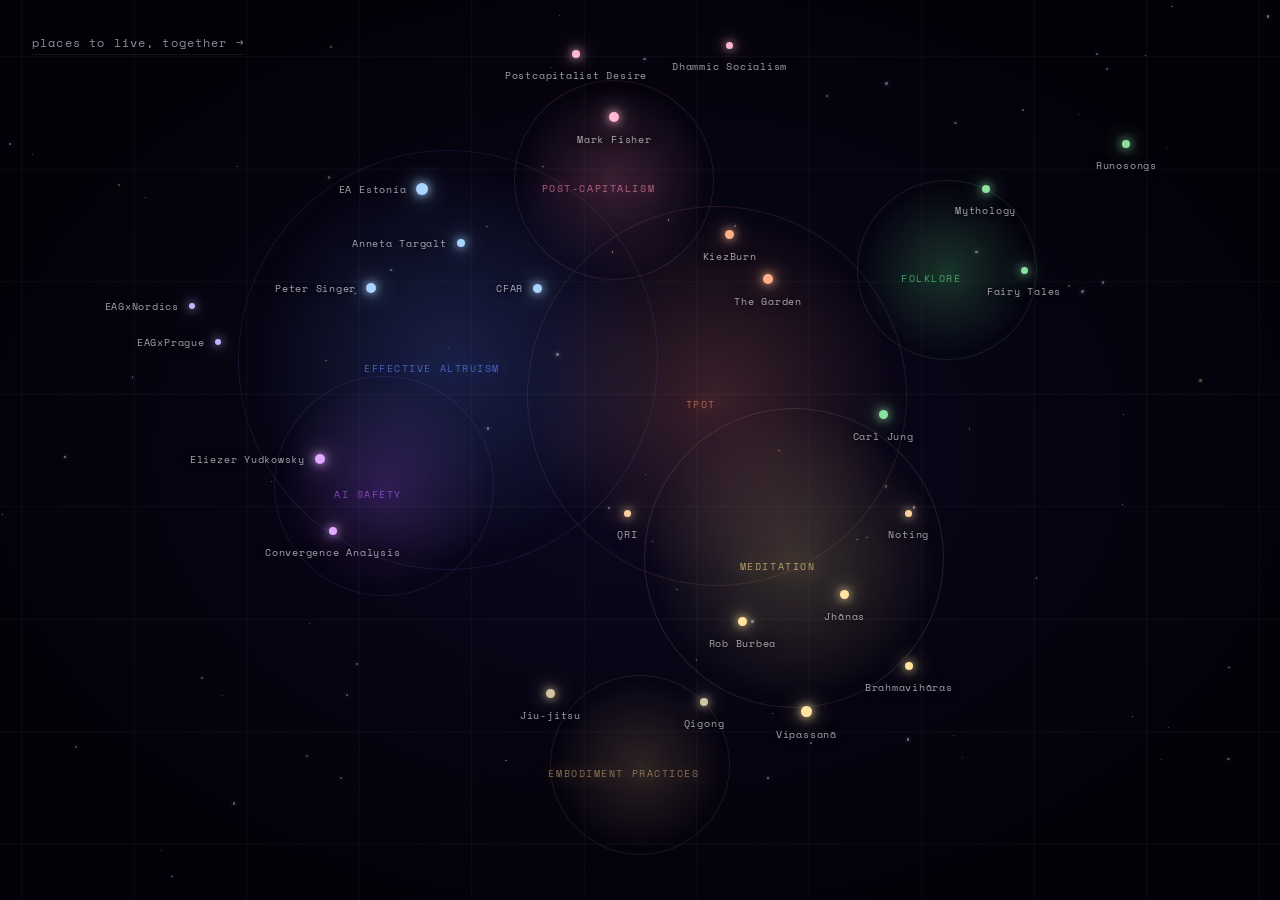
==== index.html @ 8b4a47e8 "Universe: match the co-living map's look - dark chart background with a faint graticule; quieter par" ====
<!DOCTYPE html>
<html lang="en">
<head>
    <meta charset="UTF-8">
    <meta name="viewport" content="width=device-width, initial-scale=1.0">
    <meta name="robots" content="noindex, nofollow">
    <title></title>
    <link rel="icon" type="image/svg+xml" href="favicon.svg">
    <link rel="preconnect" href="https://fonts.googleapis.com">
    <link rel="preconnect" href="https://fonts.gstatic.com" crossorigin>
    <link href="https://fonts.googleapis.com/css2?family=Cormorant+Garamond:ital,wght@0,300;0,400;1,300;1,400&family=Space+Mono:wght@400;700&display=swap" rel="stylesheet">
    <link rel="stylesheet" href="styles.css">
</head>
<body>
    <!-- Ambient floating particles -->
    <div id="particles"></div>
    
    <!-- Main space canvas -->
    <div id="universe">
        <!-- Gas clouds layer -->
        <div id="clouds-layer"></div>
        
        <!-- Stars layer -->
        <div id="stars-layer"></div>
        
        <!-- Falling stars layer -->
        <div id="falling-stars-layer"></div>
        
        <!-- Curiosity background layer -->
        <div id="curiosity-background-layer"></div>
    </div>
    
    <!-- Way to the co-living map -->
    <nav class="site-nav">
        <a href="coliving/">places to live, together →</a>
    </nav>

    <!-- Curiosity toggle -->
    <button id="curiosity-toggle" aria-label="Toggle curiosity layer">
        <span class="toggle-icon">◐</span>
        <span class="toggle-text">curiosity</span>
    </button>
    
    <!-- Tips/Hints button -->
    <button id="tips-toggle" aria-label="Show tips and hints">
        <span class="tips-text">?</span>
    </button>
    
    <!-- Tutorial overlay -->
    <div id="tutorial-overlay" class="tutorial-overlay" aria-hidden="true">
        <div class="tutorial-backdrop"></div>
        <div class="tutorial-content">
            <div class="tutorial-step"></div>
            <div class="tutorial-navigation">
                <button class="tutorial-prev" style="display: none;">←</button>
                <span class="tutorial-counter"></span>
                <button class="tutorial-next">→</button>
                <button class="tutorial-close">×</button>
            </div>
        </div>
    </div>
    
    <!-- Star popup modal -->
    <div id="star-modal" class="modal" aria-hidden="true">
        <div class="modal-backdrop"></div>
        <div class="modal-content">
            <button class="modal-close" aria-label="Close">×</button>
            <div class="modal-header">
                <h2 class="modal-title"></h2>
                <span class="modal-type"></span>
            </div>
            <div class="modal-body">
                <div class="modal-image-container"></div>
                <div class="modal-description"></div>
                <div class="modal-links"></div>
            </div>
        </div>
    </div>
    
    <!-- Falling star message popup -->
    <div id="falling-star-modal" class="modal falling-modal" aria-hidden="true">
        <div class="modal-backdrop"></div>
        <div class="modal-content">
            <div class="falling-timer"></div>
            <div class="falling-text"></div>
            <button class="falling-translate-btn" style="display: none;">en</button>
        </div>
    </div>

    <!-- Black Hole Portal -->
    <div id="black-hole-portal" class="black-hole-portal" aria-hidden="true">
        <div class="portal-interior">
            <div class="tesseract-grid">
                <div class="grid-ring ring-1"></div>
                <div class="grid-ring ring-2"></div>
                <div class="grid-ring ring-3"></div>
                <div class="grid-ring ring-4"></div>
                <div class="grid-ring ring-5"></div>
            </div>
            <div class="manifesto-scroll" id="manifesto-scroll">
                <div class="manifesto-spacer"></div>
                <div class="manifesto-content">
                    <p class="manifesto-subtitle">Personal Mission Statement</p>

                    <h2 class="manifesto-section">I</h2>
                    <h3 class="manifesto-heading">the world could be more sane</h3>
                    <p>Let's assume we want to make the world better. We want to:</p>
                    <ul>
                        <li>increase individual well-being, and</li>
                        <li>reduce the emergence and existence of systemic global issues.</li>
                    </ul>
                    <p>You could approach it by tackling individual issues, like climate change. But what if we go one layer deeper. What if we attack the issue at the fundamental experience sense.</p>
                    <p>What there was a set of exercises that anyone can do, that reliably produces higher degrees of peacefulness, baseline levels of well-being, and selfless compassion.</p>
                    <p>I am talking about the path to &ldquo;enlightenment&rdquo;.</p>

                    <h2 class="manifesto-section">II</h2>
                    <h3 class="manifesto-heading">isn't that just a modern-day crusade?</h3>
                    <p>Meditation doesn't ask you to believe in anything. All you need to do is try it and see what happens. If it doesn't survive empirical scrutiny, drop it.</p>
                    <p>I look at meditation from a medical professional's perspective. They do not prescribe you medicine based on old texts from Aristotle. They give you something because it has survived rigorous analysis of cause and effect. And if that doesn't work for you, they give you something else.</p>
                    <p>That's how meditation should work.</p>

                    <h2 class="manifesto-section">III</h2>
                    <h3 class="manifesto-heading">what are we aiming towards?</h3>
                    <p>Not having achieved that myself, I still keep seeing similar experiences described at the end of different spiritual paths:</p>
                    <ul>
                        <li>Oneness, egolessness, &ldquo;being one with everything&rdquo;, an all-encompassing consciousness, emptiness, leading to a natural care for others, because there is no longer a distinction between You or Other.</li>
                        <li>Unconditional love, mettā, selfless compassion. One that gives and doesn't expect anything in return.</li>
                    </ul>

                    <h2 class="manifesto-section">IV</h2>
                    <h3 class="manifesto-heading">what if we were able to speedrun this at scale?</h3>
                    <p>Through a combination of phenomenological inquiry, neuroscience, modern tools and technology, could we improve upon the instructions of the ancient texts, and find a reliable, faster, scalable, self-propagating path towards insight?</p>
                    <p>Here, I already see good news: experience shows we don't have to take people the whole way. It is sufficient to take people just over the &ldquo;summit of the hill&rdquo;, so they start moving downhill themselves (with support and guidance available all the way through). And that in itself is a very achievable goal.</p>
                    <p>Taking this in mind, what if we had something...</p>
                    <ul class="manifesto-vision">
                        <li>...as scalable as the Goenka Vipassana retreats</li>
                        <li>...with the warmth and compassion of Theravadan retreats</li>
                        <li>...with no-bullshit non-dogmatic secular straight-to-the-point instructions</li>
                        <li>...enhanced by research like that done at the Qualia Research Institute</li>
                        <li>...with the same encouragement of experimentation as at the Jhourney retreat</li>
                    </ul>

                    <h2 class="manifesto-section">V</h2>
                    <h3 class="manifesto-heading">points of contention</h3>
                    <ul class="manifesto-contentions">
                        <li><strong>Meditation is not always pleasant.</strong> Daniel Ingram, among others, points out that the path towards enlightenment is not always pleasant, and may, at times, be markedly unpleasant. Here I merely wonder if there are ways of tackling the path that produce less side effects. Perhaps the Theravadan route of cultivating strong Jhanic practice before venturing into insight territory provides this resilience against weird and destabilizing insight experiences.</li>
                        <li><strong>What kind of enlightenment do we want?</strong> There seems to be two seemingly contradictory descriptions of enlightenment. One being <em>&ldquo;seen will be merely what is seen; the heard will be merely what is heard...&rdquo;</em>, and the other emphasizing <em>&ldquo;the removal of lust, the removal of hatred, the removal of delusion&rdquo;</em>. Are these two separate paths?</li>
                        <li><strong>Harmonious brains might not be enough.</strong> I am actually not at all convinced that even if everyone in the world reached &ldquo;the point of no return&rdquo; in meditation, we wouldn't have any problems. Especially knowing some problems persist even if nobody wants them to persist (think: Moloch).</li>
                        <li><strong>How feasible is this?</strong> I have actually no idea about the feasibility (or in fact safety; or, god forbid, long-term unpredictable effects) of getting most people in the world across the hill of meditative insight. And, like, do you know how many people are there in the world? At least thousands!</li>
                    </ul>
                </div>
                <div class="manifesto-spacer manifesto-spacer-end"></div>
            </div>
            <button class="portal-exit" id="portal-exit">return to the universe</button>
        </div>
    </div>

    <!-- Event horizon flash overlay -->
    <div id="event-horizon-flash"></div>

    <!-- Admin mode coordinate display -->
    <div id="admin-coords"></div>

    <!-- Portal audio -->
    <audio id="portal-audio" preload="none" src="Minecraft Soundtrack - The End (End).mp3"></audio>

    <script src="data.js"></script>
    <script src="main.js"></script>
</body>
</html>
---- styles.css ----
/* ═══════════════════════════════════════════════════════════════
   RCRD — A Personal Universe
   Space Theme with Gas Clouds, Stars & Falling Stars
   ═══════════════════════════════════════════════════════════════ */

:root {
    /* Deep space colors */
    --void: #030108;
    --void-lighter: #0a0614;
    --void-curiosity: #12101a;
    
    /* Nebula palette */
    --nebula-purple: rgba(138, 43, 226, 0.15);
    --nebula-pink: rgba(255, 20, 147, 0.12);
    --nebula-blue: rgba(65, 105, 225, 0.14);
    --nebula-teal: rgba(0, 206, 209, 0.12);
    --nebula-gold: rgba(255, 215, 0, 0.1);
    
    /* Star colors */
    --star-white: #fff9f0;
    --star-blue: #a8d4ff;
    --star-gold: #ffd89b;
    --star-pink: #ffb6c1;
    
    /* Accent glows */
    --glow-purple: rgba(167, 139, 250, 0.6);
    --glow-pink: rgba(244, 114, 182, 0.5);
    --glow-blue: rgba(96, 165, 250, 0.5);
    --glow-teal: rgba(45, 212, 191, 0.5);
    
    /* Shared with the co-living map */
    --text: #e8e4f0;
    --text-dim: rgba(232, 228, 240, 0.6);
    --text-faint: rgba(232, 228, 240, 0.35);
    --line: rgba(255, 255, 255, 0.08);
    --ocean: #0b0820;

    /* Typography */
    --font-display: 'Cormorant Garamond', Georgia, serif;
    --font-mono: 'Space Mono', monospace;
    
    /* Transitions */
    --transition-slow: 1.2s cubic-bezier(0.4, 0, 0.2, 1);
    --transition-medium: 0.6s cubic-bezier(0.4, 0, 0.2, 1);
    --transition-fast: 0.3s cubic-bezier(0.4, 0, 0.2, 1);
}

/* ═══════════════════════════════════════════════════════════════
   Reset & Base
   ═══════════════════════════════════════════════════════════════ */

*, *::before, *::after {
    margin: 0;
    padding: 0;
    box-sizing: border-box;
}

html, body {
    width: 100%;
    height: 100%;
    margin: 0;
    padding: 0;
}

body {
    background: var(--void);
    font-family: var(--font-display);
    color: var(--star-white);
    cursor: default;
    transition: background var(--transition-slow);
    overflow: hidden;
    min-width: 900px;
    min-height: 700px;
}

/* Mobile: fit viewport, no scrolling */
@media (max-width: 767px) {
    body {
        overflow: hidden;
        min-width: 0;
        min-height: 0;
    }

    #universe {
        min-width: 0;
        min-height: 0;
        max-width: none;
        max-height: none;
    }
}

/* Background: a dark chart with a faint graticule, like the co-living map */
body::before {
    content: '';
    position: fixed;
    inset: 0;
    background:
        linear-gradient(rgba(255, 255, 255, 0.035) 1px, transparent 1px) center / 100% 12.5vh,
        linear-gradient(90deg, rgba(255, 255, 255, 0.035) 1px, transparent 1px) center / 12.5vh 100%,
        radial-gradient(ellipse at 50% 50%, var(--ocean) 0%, var(--void) 75%);
    pointer-events: none;
    z-index: 0;
}

body.curiosity-mode {
    background: var(--void-curiosity);
}

/* Dimmed background overlay in curiosity mode */
body.curiosity-mode::before {
    opacity: 0.3;
}

body.curiosity-mode::after {
    content: '';
    position: fixed;
    top: 0;
    left: 0;
    width: 100%;
    height: 100%;
    background: radial-gradient(ellipse at center, rgba(3, 1, 8, 0.6) 0%, rgba(3, 1, 8, 0.9) 70%, rgba(3, 1, 8, 0.95) 100%);
    pointer-events: none;
    z-index: 1;
}

/* ═══════════════════════════════════════════════════════════════
   Ambient Particles — Floating lights in the void
   ═══════════════════════════════════════════════════════════════ */

#particles {
    position: fixed;
    top: 0;
    left: 0;
    width: 100%;
    height: 100%;
    pointer-events: none;
    z-index: 1;
    overflow: hidden;
}

.particle {
    position: absolute;
    border-radius: 50%;
    pointer-events: none;
    animation: subtle-twinkle ease-in-out infinite;
}

@keyframes subtle-twinkle {
    0%, 100% {
        opacity: var(--base-opacity, 0.5);
    }
    50% {
        opacity: calc(var(--base-opacity, 0.5) * 0.6);
    }
}

/* ═══════════════════════════════════════════════════════════════
   Universe Container
   ═══════════════════════════════════════════════════════════════ */

#universe {
    position: absolute;
    top: 0;
    left: 0;
    width: 100%;
    height: 100%;
    min-width: 900px;
    min-height: 700px;
    max-width: 1400px;
    max-height: 900px;
    z-index: 2;
    overflow: visible;
}

@media (max-width: 767px) {
    #universe {
        min-width: 0;
        min-height: 0;
        max-width: none;
        max-height: none;
    }
}

#clouds-layer,
#stars-layer,
#falling-stars-layer,
#curiosity-background-layer {
    position: absolute;
    top: 0;
    left: 0;
    width: 100%;
    height: 100%;
}

#clouds-layer {
    z-index: 1;
    pointer-events: none;
}

#stars-layer {
    z-index: 2;
    pointer-events: none;
}

#falling-stars-layer {
    z-index: 3;
    pointer-events: none;
}

#curiosity-background-layer {
    z-index: 0;
    pointer-events: none;
    opacity: 0;
    transition: opacity var(--transition-slow);
}

body.curiosity-mode #curiosity-background-layer {
    opacity: 1;
}

/* ═══════════════════════════════════════════════════════════════
   Gas Clouds — Translucent nebula clusters
   ═══════════════════════════════════════════════════════════════ */

.gas-cloud {
    position: absolute;
    border-radius: 50%;
    background: radial-gradient(circle at center,
        color-mix(in srgb, var(--cloud-color) 22%, transparent) 0%,
        color-mix(in srgb, var(--cloud-color) 8%, transparent) 45%,
        transparent 70%);
    border: 1px solid color-mix(in srgb, var(--cloud-color) 14%, transparent);
    opacity: 0.9;
    transition: opacity var(--transition-slow);
}

.cloud-label {
    position: absolute;
    font-family: var(--font-mono);
    font-size: 0.65rem;
    letter-spacing: 0.15em;
    text-transform: uppercase;
    white-space: nowrap;
    pointer-events: none;
    opacity: 0.8;
    transition: opacity var(--transition-fast), text-shadow var(--transition-fast);
    text-shadow: 
        0 0 20px currentColor,
        0 0 40px rgba(0, 0, 0, 0.9),
        0 0 60px rgba(0, 0, 0, 0.7);
    padding: 8px 16px;
    margin: -8px -16px;
}

.cloud-label.clickable {
    pointer-events: auto;
    cursor: pointer;
}

.cloud-label.clickable:hover {
    opacity: 1;
    text-shadow: 
        0 0 25px currentColor,
        0 0 50px currentColor,
        0 0 80px rgba(0, 0, 0, 0.9);
}

.gas-cloud:hover + .cloud-label,
.cloud-label:hover {
    opacity: 1;
}

/* Curiosity mode cloud styling */
body.curiosity-mode .gas-cloud {
    opacity: 0.2;
}

body.curiosity-mode .cloud-label {
    opacity: 0.2;
}

/* Brighter labels for TPOT, Meditation, Folklore in curiosity mode */
body.curiosity-mode .cloud-label.curiosity-highlight {
    opacity: 1;
}

/* ═══════════════════════════════════════════════════════════════
   Stars — Clickable celestial bodies
   ═══════════════════════════════════════════════════════════════ */

.star {
    position: absolute;
    cursor: default;
    pointer-events: none;
    z-index: 10;
}

.star-core {
    width: 100%;
    height: 100%;
    border-radius: 50%;
    background: var(--star-color, var(--star-white));
    box-shadow: 
        0 0 3px color-mix(in srgb, var(--star-color, var(--star-white)) 30%, transparent),
        0 0 6px color-mix(in srgb, var(--star-color, var(--star-white)) 20%, transparent);
    animation: star-twinkle var(--twinkle-duration, 3s) ease-in-out infinite;
    animation-delay: var(--twinkle-delay, 0s);
    pointer-events: auto;
    opacity: 0.25;
    transform: scale(0.6);
}

.star-core.clickable {
    position: relative;
    cursor: pointer;
    opacity: 1;
    transform: scale(1);
    box-shadow:
        0 0 10px var(--star-color, var(--star-white)),
        0 0 22px var(--star-color, var(--star-white));
    transition: transform var(--transition-fast), box-shadow var(--transition-fast);
    animation: star-twinkle var(--twinkle-duration, 3s) ease-in-out infinite;
}

/* Thin ring that pulses outward, like the co-living map markers */
.star-core.clickable::before {
    content: '';
    position: absolute;
    inset: -5px;
    border-radius: 50%;
    border: 1px solid var(--star-color, var(--star-white));
    opacity: 0;
}

.star-core.clickable:hover::before,
.star-core.clickable.hint-star::before {
    animation: marker-pulse 3s ease-out infinite;
}

@keyframes marker-pulse {
    0%   { transform: scale(0.6); opacity: 0.8; }
    100% { transform: scale(2.4); opacity: 0; }
}

.star-core.clickable:hover {
    transform: scale(1.3);
    animation-play-state: paused;
}

@keyframes star-twinkle {
    0%, 100% {
        filter: brightness(1);
    }
    50% {
        filter: brightness(0.7);
    }
}

.star-label {
    position: absolute;
    left: 50%;
    top: calc(100% + 10px);
    transform: translateX(-50%);
    font-family: var(--font-mono);
    font-size: 0.6rem;
    letter-spacing: 0.08em;
    white-space: nowrap;
    opacity: 0.35;
    transition: opacity var(--transition-fast);
    color: var(--text);
    text-shadow: 0 0 6px var(--void), 0 0 12px var(--void);
    pointer-events: none;
}

/* Custom label positions */
.star-label.label-bottom {
    left: 50%;
    top: calc(100% + 10px);
    transform: translateX(-50%);
}

.star-label.label-top {
    top: auto;
    bottom: calc(100% + 10px);
}

.star-label.label-left {
    left: auto;
    right: calc(100% + 10px);
    top: 50%;
    transform: translateY(-50%);
}

.star-label.label-right {
    left: calc(100% + 10px);
    top: 50%;
    transform: translateY(-50%);
}

.star-label.label-top-left {
    top: auto;
    bottom: calc(100% + 6px);
    left: auto;
    right: 0;
    transform: none;
}

.star-label.label-top-right {
    top: auto;
    bottom: calc(100% + 6px);
    left: 0;
    transform: none;
}

.star-core.clickable + .star-label {
    opacity: 0.7;
}

.star-core.clickable:hover + .star-label {
    opacity: 1;
}

/* Regular stars hidden in curiosity mode */
.star.regular-star {
    transition: opacity var(--transition-slow);
}

body.curiosity-mode .star.regular-star {
    opacity: 0.1;
}

body.curiosity-mode .star.regular-star .star-core {
    pointer-events: none !important;
}

/* Curiosity stars */
.star.curiosity-star {
    opacity: 0;
    transition: opacity var(--transition-slow);
}

.star.curiosity-star .star-core {
    pointer-events: none;
}

body.curiosity-mode .star.curiosity-star {
    opacity: 1;
}

body.curiosity-mode .star.curiosity-star .star-core {
    background: var(--void);
    border: 2px solid #e8d5f5;
    box-shadow: 0 0 8px rgba(232, 213, 245, 0.6);
    opacity: 1;
    transform: scale(1);
    pointer-events: auto;
    animation: none;
    filter: brightness(1);
}

body.curiosity-mode .star.curiosity-star .star-core.clickable {
    cursor: pointer;
}

body.curiosity-mode .star.curiosity-star .star-core.clickable:hover {
    transform: scale(1.3);
    box-shadow: 0 0 14px rgba(232, 213, 245, 0.8);
}

.star.curiosity-star .star-label {
    opacity: 0;
}

body.curiosity-mode .star.curiosity-star .star-label {
    opacity: 0.8;
    color: rgba(220, 210, 240, 0.9);
    text-shadow:
        0 0 8px rgba(167, 139, 250, 0.4),
        0 0 16px rgba(0, 0, 0, 0.8);
}

/* Curiosity stars with no description - more muted */
body.curiosity-mode .star.curiosity-star.no-info .star-core {
    opacity: 0.5;
    transform: scale(0.85);
    box-shadow: none;
}

body.curiosity-mode .star.curiosity-star.no-info .star-label {
    opacity: 0.5;
}

/* Curiosity background elements */
.curiosity-bg-star {
    position: absolute;
    border-radius: 50%;
    background: rgba(200, 180, 230, 0.6);
    box-shadow: 0 0 3px rgba(167, 139, 250, 0.4);
    opacity: 0.25;
    pointer-events: none;
}

.curiosity-bg-galaxy {
    position: absolute;
    border-radius: 50%;
    background: radial-gradient(
        ellipse at center,
        rgba(167, 139, 250, 0.1) 0%,
        rgba(167, 139, 250, 0.05) 30%,
        transparent 60%
    );
    pointer-events: none;
    filter: blur(25px);
}

/* ═══════════════════════════════════════════════════════════════
   Earth — Where I'll Be (a planet, not a star)
   ═══════════════════════════════════════════════════════════════ */

.star.star-planet .star-core {
    position: relative;
    background: radial-gradient(
        circle at 32% 28%,
        rgba(180, 230, 255, 0.9) 0%,
        rgba(70, 150, 220, 0.95) 18%,
        rgba(40, 110, 190, 1) 38%,
        rgba(20, 70, 140, 1) 62%,
        rgba(10, 40, 90, 1) 100%
    );
    box-shadow:
        0 0 10px rgba(90, 170, 255, 0.5),
        0 0 22px rgba(90, 170, 255, 0.25),
        inset -4px -4px 10px rgba(0, 0, 0, 0.5),
        inset 3px 3px 8px rgba(255, 255, 255, 0.15);
    animation: none;
}

/* Continents drifting slowly across the surface */
.star.star-planet .star-core::before {
    content: '';
    position: absolute;
    inset: 0;
    border-radius: 50%;
    background:
        radial-gradient(circle at 65% 30%, rgba(110, 220, 130, 0.9) 0%, transparent 24%),
        radial-gradient(circle at 28% 62%, rgba(110, 220, 130, 0.85) 0%, transparent 28%),
        radial-gradient(circle at 55% 80%, rgba(110, 220, 130, 0.75) 0%, transparent 20%);
    mix-blend-mode: soft-light;
    animation: planet-rotate 40s linear infinite;
}

/* Thin atmosphere */
.star.star-planet .star-core::after {
    content: '';
    position: absolute;
    inset: -3px;
    border-radius: 50%;
    border: 1px solid rgba(150, 210, 255, 0.25);
    box-shadow: 0 0 8px rgba(120, 190, 255, 0.2);
}

@keyframes planet-rotate {
    from { transform: rotate(0deg); }
    to { transform: rotate(360deg); }
}

.star.star-planet:hover .star-core {
    transform: scale(1.12);
}

/* ═══════════════════════════════════════════════════════════════
   Falling Stars — Ephemeral messages
   ═══════════════════════════════════════════════════════════════ */

.falling-star {
    position: fixed;
    pointer-events: auto;
    cursor: pointer;
    z-index: 1000;
}

/* Giant invisible hitbox covering star + tail + generous padding */
.falling-star-hitbox {
    position: absolute;
    top: -30px;
    right: -20px;
    width: 180px;
    height: 70px;
    /* Uncomment to debug hitbox: */
    /* background: rgba(255, 0, 0, 0.2); */
    cursor: pointer;
}

.falling-star-body {
    width: 8px;
    height: 8px;
    background: var(--star-white);
    border-radius: 50%;
    box-shadow: 
        0 0 10px var(--star-white),
        0 0 20px var(--star-gold),
        0 0 30px var(--star-gold);
    position: relative;
}

/* The glowing tail - extends behind the star (opposite direction of travel) */
.falling-star-body::before {
    content: '';
    position: absolute;
    right: 8px;
    top: 50%;
    transform: translateY(-50%);
    width: 120px;
    height: 3px;
    background: linear-gradient(90deg, transparent, var(--star-gold), var(--star-white));
    opacity: 0.9;
    border-radius: 2px;
}

/* "Click me" hint - counter-rotated to stay horizontal */
.falling-star-hint {
    position: absolute;
    top: -28px;
    left: 50%;
    font-family: var(--font-mono);
    font-size: 0.6rem;
    font-weight: normal;
    letter-spacing: 0.08em;
    color: rgba(255, 255, 255, 0.5);
    background: rgba(0, 0, 0, 0.4);
    padding: 3px 8px;
    border-radius: 3px;
    white-space: nowrap;
    pointer-events: none;
    opacity: 0.7;
    animation: hint-pulse 2s ease-in-out infinite;
}

@keyframes hint-pulse {
    0%, 100% { opacity: 0.9; }
    50% { opacity: 1; box-shadow: 0 0 15px var(--star-gold); }
}

@keyframes fall-across {
    0% {
        opacity: 0;
    }
    5% {
        opacity: 1;
    }
    90% {
        opacity: 1;
    }
    100% {
        opacity: 0;
    }
}

.falling-star:hover .falling-star-body {
    box-shadow: 
        0 0 10px var(--star-white),
        0 0 20px var(--star-gold),
        0 0 30px var(--star-pink);
}

/* ═══════════════════════════════════════════════════════════════
   Site nav — the way to the co-living map
   ═══════════════════════════════════════════════════════════════ */

.site-nav {
    position: fixed;
    top: 2rem;
    left: 2rem;
    z-index: 1000;
    transition: opacity var(--transition-slow);
}

.site-nav a {
    font-family: var(--font-mono);
    font-size: 0.72rem;
    letter-spacing: 0.1em;
    color: var(--text-dim);
    text-decoration: none;
    padding-bottom: 0.2rem;
    border-bottom: 1px solid var(--line);
    transition: color var(--transition-fast), border-color var(--transition-fast);
}

.site-nav a:hover {
    color: var(--text);
    border-bottom-color: var(--text);
}

@media (max-width: 767px) {
    .site-nav { top: 1rem; left: 16px; }
}

body.curiosity-mode .site-nav { opacity: 0.4; }

/* ═══════════════════════════════════════════════════════════════
   Curiosity Toggle Button
   ═══════════════════════════════════════════════════════════════ */

#curiosity-toggle {
    display: none;
    position: fixed;
    bottom: 2rem;
    right: 2rem;
    z-index: 1000;

    /* display: flex; — hidden for now */
    align-items: center;
    gap: 0.5rem;
    
    background: rgba(255, 255, 255, 0.03);
    border: 1px solid rgba(255, 255, 255, 0.1);
    border-radius: 2rem;
    padding: 0.6rem 1.2rem;
    
    font-family: var(--font-mono);
    font-size: 0.7rem;
    letter-spacing: 0.15em;
    text-transform: uppercase;
    color: rgba(255, 255, 255, 0.5);
    
    cursor: pointer;
    transition: 
        background var(--transition-fast),
        border-color var(--transition-fast),
        color var(--transition-fast),
        transform var(--transition-fast);
    
    backdrop-filter: blur(10px);
}

#curiosity-toggle:hover {
    background: rgba(255, 255, 255, 0.06);
    border-color: rgba(255, 255, 255, 0.2);
    color: rgba(255, 255, 255, 0.8);
    transform: scale(1.02);
}

#curiosity-toggle .toggle-icon {
    font-size: 1rem;
    transition: transform var(--transition-medium);
}

body.curiosity-mode #curiosity-toggle {
    background: rgba(45, 212, 191, 0.1);
    border-color: rgba(45, 212, 191, 0.3);
    color: var(--glow-teal);
}

body.curiosity-mode #curiosity-toggle .toggle-icon {
    transform: rotate(180deg);
}

/* ═══════════════════════════════════════════════════════════════
   Tips/Hints Button
   ═══════════════════════════════════════════════════════════════ */

#tips-toggle {
    display: none;
    position: fixed;
    bottom: 2rem;
    left: 2rem;
    z-index: 1000;
    
    background: rgba(255, 255, 255, 0.03);
    border: 1px solid rgba(255, 255, 255, 0.1);
    border-radius: 2rem;
    padding: 0.6rem 1.2rem;
    
    font-family: var(--font-mono);
    font-size: 1rem;
    font-weight: 700;
    letter-spacing: 0.05em;
    color: rgba(255, 255, 255, 0.5);
    
    cursor: pointer;
    transition: 
        background var(--transition-fast),
        border-color var(--transition-fast),
        color var(--transition-fast),
        transform var(--transition-fast);
    
    backdrop-filter: blur(10px);
}

#tips-toggle:hover {
    background: rgba(255, 255, 255, 0.06);
    border-color: rgba(255, 255, 255, 0.2);
    color: rgba(255, 255, 255, 0.8);
    transform: scale(1.02);
}

/* ═══════════════════════════════════════════════════════════════
   Tutorial Overlay
   ═══════════════════════════════════════════════════════════════ */

.tutorial-overlay {
    position: fixed;
    inset: 0;
    z-index: 3000;
    display: flex;
    align-items: center;
    justify-content: center;
    opacity: 0;
    visibility: hidden;
    transition: 
        opacity var(--transition-medium),
        visibility var(--transition-medium);
}

.tutorial-overlay[aria-hidden="false"] {
    opacity: 1;
    visibility: visible;
}

.tutorial-backdrop {
    position: absolute;
    inset: 0;
    background: rgba(3, 1, 8, 0.9);
    backdrop-filter: blur(4px);
}

.tutorial-content {
    position: relative;
    max-width: 500px;
    width: 90%;
    background: linear-gradient(
        135deg,
        rgba(20, 15, 35, 0.95),
        rgba(10, 8, 20, 0.98)
    );
    border: 1px solid var(--line);
    border-radius: 0.75rem;
    padding: 2rem;
    transform: translateY(20px) scale(0.95);
    transition: transform var(--transition-medium);
}

.tutorial-overlay[aria-hidden="false"] .tutorial-content {
    transform: translateY(0) scale(1);
}

.tutorial-title {
    font-family: var(--font-display);
    font-size: 1.5rem;
    font-weight: 300;
    margin-bottom: 1rem;
    color: var(--star-white);
}

.tutorial-text {
    font-size: 1rem;
    line-height: 1.8;
    color: rgba(255, 255, 255, 0.8);
    margin-bottom: 2rem;
}

.tutorial-navigation {
    display: flex;
    align-items: center;
    justify-content: space-between;
    gap: 1rem;
}

.tutorial-counter {
    font-family: var(--font-mono);
    font-size: 0.7rem;
    letter-spacing: 0.1em;
    color: rgba(255, 255, 255, 0.5);
    flex: 1;
    text-align: center;
}

.tutorial-prev,
.tutorial-next,
.tutorial-close {
    background: transparent;
    border: 1px solid var(--line);
    color: var(--text-dim);
    font-family: var(--font-mono);
    font-size: 0.75rem;
    padding: 0.4rem 0.9rem;
    border-radius: 999px;
    cursor: pointer;
    transition: 
        background var(--transition-fast),
        border-color var(--transition-fast),
        color var(--transition-fast);
}

.tutorial-prev:hover,
.tutorial-next:hover {
    background: rgba(255, 255, 255, 0.05);
    border-color: rgba(255, 255, 255, 0.2);
    color: var(--star-white);
}

.tutorial-close {
    padding: 0.5rem 0.8rem;
    font-size: 1.2rem;
    line-height: 1;
}

.tutorial-close:hover {
    background: rgba(255, 255, 255, 0.05);
    border-color: rgba(255, 255, 255, 0.2);
    color: var(--star-white);
}

/* Highlight for tutorial */
.tutorial-highlight {
    position: relative;
    z-index: 3001;
    box-shadow: 0 0 30px rgba(96, 165, 250, 0.8), 0 0 60px rgba(96, 165, 250, 0.4) !important;
    animation: tutorial-pulse 2s ease-in-out infinite;
}

@keyframes tutorial-pulse {
    0%, 100% {
        box-shadow: 0 0 30px rgba(96, 165, 250, 0.8), 0 0 60px rgba(96, 165, 250, 0.4);
    }
    50% {
        box-shadow: 0 0 40px rgba(96, 165, 250, 1), 0 0 80px rgba(96, 165, 250, 0.6);
    }
}

/* ═══════════════════════════════════════════════════════════════
   Modals — Star info & Falling star messages
   ═══════════════════════════════════════════════════════════════ */

.modal {
    position: fixed;
    inset: 0;
    z-index: 2000;
    display: flex;
    align-items: center;
    justify-content: center;
    opacity: 0;
    visibility: hidden;
    transition: 
        opacity var(--transition-medium),
        visibility var(--transition-medium);
}

.modal[aria-hidden="false"] {
    opacity: 1;
    visibility: visible;
}

.modal-backdrop {
    position: absolute;
    inset: 0;
    background: rgba(3, 1, 8, 0.45);
}

/* Star and cluster details slide in from the left, like the co-living list */
#star-modal { justify-content: flex-start; }

.modal-content {
    position: relative;
    width: min(420px, 100%);
    height: 100%;
    overflow-y: auto;
    padding: 2rem 1.75rem 3rem;
    background: linear-gradient(160deg, rgba(20, 15, 35, 0.98), rgba(5, 3, 12, 1));
    border-right: 1px solid var(--line);
    transform: translateX(-100%);
    transition: transform var(--transition-medium);
    scrollbar-width: thin;
    scrollbar-color: rgba(255, 255, 255, 0.12) transparent;
}

.modal[aria-hidden="false"] .modal-content {
    transform: translateX(0);
}

.modal-close {
    padding: 0;
    font-family: var(--font-mono);
    font-size: 0;
    color: var(--text-faint);
    background: none;
    border: none;
    cursor: pointer;
    transition: color var(--transition-fast);
}
.modal-close::before {
    content: '← close';
    font-size: 0.7rem;
    letter-spacing: 0.1em;
}
.modal-close:hover { color: var(--text); }

.modal-header {
    display: flex;
    flex-direction: column-reverse;
    gap: 0.6rem;
    margin: 2rem 0 1.25rem;
}

.modal-title {
    font-family: var(--font-display);
    font-size: 2.2rem;
    font-weight: 300;
    line-height: 1.15;
    letter-spacing: 0.01em;
}

.modal-type {
    font-family: var(--font-mono);
    font-size: 0.72rem;
    letter-spacing: 0.15em;
    text-transform: uppercase;
    color: var(--accent, var(--text-dim));
}

.modal-body { line-height: 1.6; }

.modal-image-container {
    margin-bottom: 1.25rem;
    border-radius: 0.75rem;
    overflow: hidden;
    border: 1px solid var(--line);
}

.modal-image-container img {
    width: 100%;
    height: auto;
    display: block;
    opacity: 0.9;
}

.modal-description {
    font-size: 1.1rem;
    color: var(--text-dim);
    margin-bottom: 1.5rem;
    white-space: pre-line;
}

.modal-links {
    display: flex;
    flex-wrap: wrap;
    gap: 0.9rem;
}

.modal-links a {
    font-family: var(--font-mono);
    font-size: 0.72rem;
    letter-spacing: 0.04em;
    color: var(--text-dim);
    text-decoration: none;
    border-bottom: 1px solid var(--line);
    transition: color var(--transition-fast), border-color var(--transition-fast);
}

.modal-links a:hover {
    color: var(--text);
    border-bottom-color: var(--accent, var(--text));
}

/* Falling star modal — ephemeral, centred */
.falling-modal .modal-backdrop {
    background: rgba(3, 1, 8, 0.85);
    backdrop-filter: blur(8px);
}

.falling-modal .modal-content {
    width: 90%;
    max-width: 600px;
    height: auto;
    max-height: 80vh;
    background: transparent;
    border: none;
    text-align: center;
    padding: 2rem;
    transform: translateY(20px);
}

.falling-modal[aria-hidden="false"] .modal-content {
    transform: translateY(0);
}

.falling-timer {
    width: 60%;
    height: 1px;
    background: rgba(255, 255, 255, 0.1);
    border-radius: 1px;
    margin: 0 auto 1.5rem;
    overflow: hidden;
}

.falling-timer::after {
    content: '';
    display: block;
    height: 100%;
    background: rgba(255, 255, 255, 0.4);
    animation: timer-drain var(--duration, 8s) linear forwards;
    transform-origin: left;
}

@keyframes timer-drain {
    0% {
        transform: scaleX(1);
    }
    100% {
        transform: scaleX(0);
    }
}

.falling-text {
    font-family: var(--font-display);
    font-size: 1.1rem;
    font-style: italic;
    font-weight: 400;
    line-height: 2;
    color: rgba(255, 255, 255, 0.85);
    white-space: pre-wrap;
    letter-spacing: 0.02em;
}

.falling-text.translated {
    color: rgba(200, 215, 240, 0.85);
}

.falling-translate-btn {
    margin-top: 1.5rem;
    background: transparent;
    border: 1px solid rgba(255, 255, 255, 0.2);
    color: rgba(255, 255, 255, 0.4);
    font-family: var(--font-mono);
    font-size: 0.6rem;
    letter-spacing: 0.1em;
    padding: 0.4rem 0.8rem;
    border-radius: 2rem;
    cursor: pointer;
    transition: all var(--transition-fast);
}

.falling-translate-btn:hover {
    border-color: rgba(255, 255, 255, 0.4);
    color: rgba(255, 255, 255, 0.7);
}

/* ═══════════════════════════════════════════════════════════════
   Scrollbar Styling
   ═══════════════════════════════════════════════════════════════ */

::-webkit-scrollbar {
    width: 6px;
    height: 6px;
}

::-webkit-scrollbar-track {
    background: transparent;
}

::-webkit-scrollbar-thumb {
    background: rgba(255, 255, 255, 0.1);
    border-radius: 3px;
}

::-webkit-scrollbar-thumb:hover {
    background: rgba(255, 255, 255, 0.2);
}

/* ═══════════════════════════════════════════════════════════════
   Responsive Adjustments
   ═══════════════════════════════════════════════════════════════ */

@media (max-width: 767px) {
    #curiosity-toggle {
        bottom: 1rem;
        right: 1rem;
        padding: 0.5rem 1rem;
    }

    .toggle-text {
        display: none;
    }

    .modal-content {
        padding: 1.5rem 16px 2.5rem;
    }

    /* Bigger touch targets on mobile */
    .star-core.clickable::after {
        content: '';
        position: absolute;
        inset: -8px;
    }

    .cloud-label {
        padding: 12px 20px;
        margin: -12px -20px;
    }

    /* Manifesto: tighter spacing on mobile */
    .manifesto-content {
        padding: 0 1.25rem;
        max-width: 100%;
    }

    .portal-exit {
        bottom: 1.5rem;
    }
}

/* ═══════════════════════════════════════════════════════════════
   Black Hole — Hidden portal
   ═══════════════════════════════════════════════════════════════ */

.black-hole {
    position: absolute;
    z-index: 15;
    cursor: pointer;
    pointer-events: auto;
}

/* Gravitational lensing zone */
.black-hole::before {
    content: '';
    position: absolute;
    top: -60%;
    left: -60%;
    width: 220%;
    height: 220%;
    border-radius: 50%;
    background: radial-gradient(
        circle at center,
        rgba(0, 0, 0, 0.4) 18%,
        rgba(0, 0, 0, 0.12) 38%,
        transparent 62%
    );
    pointer-events: none;
    transition: transform 0.8s ease;
}

.black-hole:hover::before {
    transform: scale(1.15);
}

.black-hole-core {
    width: 100%;
    height: 100%;
    border-radius: 50%;
    position: relative;
    background: radial-gradient(
        circle at center,
        #000000 0%,
        #000000 36%,
        rgba(8, 0, 18, 0.95) 46%,
        rgba(30, 8, 55, 0.45) 56%,
        transparent 70%
    );
    box-shadow:
        0 0 20px rgba(0, 0, 0, 0.95),
        0 0 40px rgba(0, 0, 0, 0.6),
        0 0 2px 1px rgba(255, 180, 100, 0.5),
        0 0 8px 2px rgba(255, 140, 60, 0.3),
        0 0 18px 4px rgba(255, 100, 40, 0.12),
        0 0 50px rgba(80, 20, 120, 0.15),
        0 0 80px rgba(60, 10, 100, 0.08),
        inset 0 0 20px rgba(0, 0, 0, 1),
        inset 0 0 35px rgba(0, 0, 0, 0.7);
    animation: bh-breathe 5s ease-in-out infinite;
    transition: transform 0.8s cubic-bezier(0.4, 0, 0.2, 1), box-shadow 0.8s ease;
}

/* Photon ring */
.black-hole-core::before {
    content: '';
    position: absolute;
    inset: -3px;
    border-radius: 50%;
    border: 1px solid rgba(255, 190, 120, 0.2);
    box-shadow:
        0 0 6px rgba(255, 170, 90, 0.2),
        0 0 12px rgba(255, 140, 60, 0.1),
        inset 0 0 6px rgba(255, 170, 90, 0.1);
    animation: photon-shimmer 3s ease-in-out infinite alternate;
}

/* Inner event horizon edge glow */
.black-hole-core::after {
    content: '';
    position: absolute;
    inset: 8%;
    border-radius: 50%;
    background: radial-gradient(
        circle,
        transparent 45%,
        rgba(255, 150, 80, 0.03) 65%,
        rgba(255, 100, 40, 0.05) 80%,
        transparent 100%
    );
    animation: inner-pulse 4s ease-in-out infinite alternate;
}

.black-hole:hover .black-hole-core {
    transform: scale(1.25);
    box-shadow:
        0 0 25px rgba(0, 0, 0, 0.95),
        0 0 50px rgba(0, 0, 0, 0.7),
        0 0 4px 2px rgba(255, 180, 100, 0.7),
        0 0 12px 4px rgba(255, 140, 60, 0.5),
        0 0 25px 6px rgba(255, 100, 40, 0.25),
        0 0 50px rgba(80, 20, 120, 0.3),
        0 0 90px rgba(60, 10, 100, 0.15),
        0 0 130px rgba(255, 100, 40, 0.06),
        inset 0 0 25px rgba(0, 0, 0, 1);
}

/* Accretion disk — M87 inspired */
.black-hole-disk {
    position: absolute;
    top: 50%;
    left: 50%;
    width: 240%;
    height: 240%;
    transform: translate(-50%, -50%) rotateX(78deg);
    border-radius: 50%;
    pointer-events: none;
    opacity: 0.7;
    transition: opacity 0.6s ease;
}

.black-hole:hover .black-hole-disk {
    opacity: 1;
}

/* Outer accretion ring */
.black-hole-disk::before {
    content: '';
    position: absolute;
    inset: 0;
    border-radius: 50%;
    background: conic-gradient(
        from 0deg,
        transparent 0%,
        rgba(255, 140, 50, 0.06) 8%,
        rgba(255, 180, 80, 0.12) 18%,
        rgba(255, 120, 40, 0.04) 32%,
        transparent 42%,
        rgba(255, 160, 60, 0.08) 55%,
        rgba(255, 200, 100, 0.1) 68%,
        rgba(255, 100, 30, 0.03) 82%,
        transparent 100%
    );
    box-shadow:
        0 0 20px rgba(255, 140, 60, 0.06),
        inset 0 0 30px rgba(255, 160, 80, 0.04);
    animation: disk-spin 18s linear infinite;
}

/* Inner accretion ring */
.black-hole-disk::after {
    content: '';
    position: absolute;
    inset: 28%;
    border-radius: 50%;
    background: conic-gradient(
        from 120deg,
        transparent 0%,
        rgba(255, 190, 120, 0.08) 12%,
        rgba(255, 150, 70, 0.05) 28%,
        transparent 45%,
        rgba(255, 210, 140, 0.06) 60%,
        rgba(255, 160, 80, 0.1) 78%,
        transparent 100%
    );
    animation: disk-spin 11s linear infinite reverse;
}

@keyframes bh-breathe {
    0%, 100% { transform: scale(1); }
    50% { transform: scale(1.05); }
}

@keyframes photon-shimmer {
    0% { opacity: 0.35; }
    100% { opacity: 1; }
}

@keyframes inner-pulse {
    0% { opacity: 0.2; }
    100% { opacity: 0.7; }
}

@keyframes disk-spin {
    from { transform: rotate(0deg); }
    to { transform: rotate(360deg); }
}

.black-hole-label {
    position: absolute;
    left: 50%;
    top: calc(100% + 14px);
    transform: translateX(-50%);
    font-family: var(--font-mono);
    font-size: 0.55rem;
    letter-spacing: 0.12em;
    white-space: nowrap;
    opacity: 0;
    transition: opacity var(--transition-fast);
    color: rgba(255, 180, 120, 0.6);
    text-shadow: 0 0 8px rgba(0, 0, 0, 0.8);
    pointer-events: none;
}

.black-hole:hover .black-hole-label {
    opacity: 1;
}

/* Suck-in animation on the universe */
body.black-hole-active #universe {
    will-change: transform, opacity;
    animation: suck-in 4.5s cubic-bezier(0.3, 0, 1, 1) forwards;
}

body.black-hole-active #particles {
    will-change: transform, opacity;
    animation: suck-in 4.5s cubic-bezier(0.3, 0, 1, 1) forwards;
}

body.black-hole-active #curiosity-toggle,
body.black-hole-active #tips-toggle {
    animation: fade-away 0.5s ease forwards;
}

@keyframes suck-in {
    0% {
        transform-origin: var(--bh-x, 50%) var(--bh-y, 50%);
        transform: scale(1) rotate(0deg);
        opacity: 1;
    }
    /* Slow pull begins */
    15% {
        transform: scale(1.3) rotate(5deg);
        opacity: 0.98;
    }
    /* Accelerating spiral */
    32% {
        transform: scale(2.2) rotate(20deg);
        opacity: 0.85;
    }
    /* Rapid spiral — gravitational drain */
    48% {
        transform: scale(4.5) rotate(55deg);
        opacity: 0.6;
    }
    /* Event horizon — brief flash via opacity bump */
    58% {
        transform: scale(7) rotate(90deg);
        opacity: 0.7;
    }
    /* Past event horizon — swallowed */
    73% {
        transform: scale(14) rotate(145deg);
        opacity: 0.12;
    }
    /* Complete absorption */
    100% {
        transform: scale(25) rotate(200deg);
        transform-origin: var(--bh-x, 50%) var(--bh-y, 50%);
        opacity: 0;
    }
}

@keyframes fade-away {
    to { opacity: 0; pointer-events: none; }
}

/* Event horizon flash overlay */
#event-horizon-flash {
    position: fixed;
    inset: 0;
    z-index: 4999;
    pointer-events: none;
    opacity: 0;
    background: radial-gradient(
        circle at var(--bh-x, 50%) var(--bh-y, 50%),
        rgba(255, 220, 160, 0.9) 0%,
        rgba(255, 160, 80, 0.5) 8%,
        rgba(255, 100, 40, 0.15) 22%,
        transparent 45%
    );
}

body.black-hole-active #event-horizon-flash {
    will-change: opacity;
    animation: horizon-flash 4.5s ease forwards;
}

@keyframes horizon-flash {
    0%, 52% { opacity: 0; }
    57% { opacity: 0.5; }
    62% { opacity: 1; }
    68% { opacity: 0.4; }
    76%, 100% { opacity: 0; }
}

/* Admin mode */
#admin-coords {
    display: none;
    position: fixed;
    top: 1rem;
    left: 1rem;
    z-index: 9999;
    font-family: var(--font-mono);
    font-size: 0.75rem;
    color: rgba(255, 255, 100, 0.9);
    background: rgba(0, 0, 0, 0.75);
    padding: 0.4rem 0.8rem;
    border-radius: 4px;
    pointer-events: none;
}

body.admin-mode #admin-coords {
    display: block;
}

body.admin-mode .star {
    cursor: grab !important;
}

body.admin-mode .star:active {
    cursor: grabbing !important;
}

body.admin-mode .star-core.clickable {
    cursor: grab !important;
}

body.admin-mode .gas-cloud {
    cursor: grab !important;
}

body.admin-mode .gas-cloud:active {
    cursor: grabbing !important;
}

body.admin-mode .black-hole {
    cursor: grab !important;
}

body.admin-mode .black-hole:active {
    cursor: grabbing !important;
}

#admin-panel {
    display: none;
    position: fixed;
    top: 1rem;
    right: 1rem;
    z-index: 9999;
    font-family: var(--font-mono);
    font-size: 0.7rem;
    gap: 0.4rem;
    flex-direction: column;
}

body.admin-mode #admin-panel {
    display: flex;
}

#admin-panel button {
    background: rgba(0, 0, 0, 0.8);
    color: rgba(255, 255, 100, 0.9);
    border: 1px solid rgba(255, 255, 100, 0.3);
    padding: 0.4rem 0.8rem;
    border-radius: 4px;
    cursor: pointer;
    font-family: var(--font-mono);
    font-size: 0.7rem;
}

#admin-panel button:hover {
    background: rgba(255, 255, 100, 0.15);
}

/* ═══════════════════════════════════════════════════════════════
   Black Hole Portal — Interior View
   ═══════════════════════════════════════════════════════════════ */

.black-hole-portal {
    position: fixed;
    inset: 0;
    z-index: 5000;
    background: #000;
    opacity: 0;
    visibility: hidden;
    transition: opacity 1.5s ease;
    overflow: hidden;
}

.black-hole-portal[aria-hidden="false"] {
    opacity: 1;
    visibility: visible;
}

/* Nebula color washes */
.black-hole-portal::after {
    content: '';
    position: fixed;
    inset: -20%;
    background:
        radial-gradient(ellipse at 15% 50%, rgba(90, 40, 140, 0.06) 0%, transparent 55%),
        radial-gradient(ellipse at 85% 25%, rgba(255, 120, 50, 0.04) 0%, transparent 50%),
        radial-gradient(ellipse at 50% 85%, rgba(50, 80, 180, 0.03) 0%, transparent 45%),
        radial-gradient(ellipse at 70% 60%, rgba(200, 100, 50, 0.025) 0%, transparent 40%);
    pointer-events: none;
    animation: nebula-drift 50s ease-in-out infinite alternate;
    z-index: 1;
}

@keyframes nebula-drift {
    0% { transform: translate(0, 0) scale(1); }
    50% { transform: translate(-30px, 15px) scale(1.05); }
    100% { transform: translate(15px, -20px) scale(0.98); }
}

.portal-interior {
    position: relative;
    width: 100%;
    height: 100%;
    display: flex;
    align-items: center;
    justify-content: center;
}

/* Subtle center glow */
.portal-interior::before {
    content: '';
    position: fixed;
    top: 50%;
    left: 50%;
    width: 600px;
    height: 600px;
    transform: translate(-50%, -50%);
    background: radial-gradient(
        circle,
        rgba(60, 30, 80, 0.15) 0%,
        rgba(40, 20, 60, 0.05) 40%,
        transparent 70%
    );
    pointer-events: none;
    z-index: 1;
}

/* Portal starfield */
.portal-star {
    position: fixed;
    border-radius: 50%;
    pointer-events: none;
}

.portal-star.twinkle {
    animation: portal-twinkle var(--twinkle-dur, 4s) ease-in-out infinite alternate;
}

@keyframes portal-twinkle {
    0% { opacity: var(--op-min, 0.05); }
    100% { opacity: var(--op-max, 0.6); }
}

/* Tesseract / Hyperbolic Grid — Interstellar inspired */
.tesseract-grid {
    position: fixed;
    inset: 0;
    pointer-events: none;
    perspective: 800px;
    overflow: hidden;
}

.grid-ring {
    position: absolute;
    top: 50%;
    left: 50%;
    border: 1px solid rgba(255, 180, 120, 0.05);
    border-radius: 4px;
    transform: translate(-50%, -50%) rotateX(60deg) rotateZ(var(--ring-rotation, 0deg));
    animation: ring-drift 30s linear infinite;
    box-shadow:
        0 0 20px rgba(255, 150, 80, 0.02),
        inset 0 0 20px rgba(255, 150, 80, 0.01);
}

.ring-1 {
    width: 200px;
    height: 200px;
    --ring-rotation: 0deg;
    border-color: rgba(255, 200, 140, 0.1);
    box-shadow: 0 0 15px rgba(255, 180, 100, 0.04), inset 0 0 15px rgba(255, 180, 100, 0.02);
    animation-duration: 40s;
}

.ring-2 {
    width: 400px;
    height: 400px;
    --ring-rotation: 15deg;
    border-color: rgba(180, 140, 240, 0.07);
    box-shadow: 0 0 20px rgba(160, 120, 220, 0.03), inset 0 0 20px rgba(160, 120, 220, 0.015);
    animation-duration: 55s;
    animation-direction: reverse;
}

.ring-3 {
    width: 650px;
    height: 650px;
    --ring-rotation: 30deg;
    border-color: rgba(255, 170, 100, 0.055);
    box-shadow: 0 0 25px rgba(255, 150, 80, 0.025), inset 0 0 25px rgba(255, 150, 80, 0.012);
    animation-duration: 70s;
}

.ring-4 {
    width: 950px;
    height: 950px;
    --ring-rotation: 45deg;
    border-color: rgba(180, 140, 240, 0.04);
    box-shadow: 0 0 30px rgba(160, 120, 220, 0.02), inset 0 0 30px rgba(160, 120, 220, 0.01);
    animation-duration: 90s;
    animation-direction: reverse;
}

.ring-5 {
    width: 1300px;
    height: 1300px;
    --ring-rotation: 60deg;
    border-color: rgba(255, 170, 100, 0.03);
    box-shadow: 0 0 35px rgba(255, 150, 80, 0.015), inset 0 0 35px rgba(255, 150, 80, 0.008);
    animation-duration: 110s;
}

@keyframes ring-drift {
    0% {
        transform: translate(-50%, -50%) rotateX(60deg) rotateZ(var(--ring-rotation, 0deg));
    }
    100% {
        transform: translate(-50%, -50%) rotateX(60deg) rotateZ(calc(var(--ring-rotation, 0deg) + 360deg));
    }
}

/* Manifesto Scroll — Minecraft End Credits Style */
.manifesto-scroll {
    position: relative;
    width: 100%;
    height: 100%;
    overflow-y: auto;
    overflow-x: hidden;
    scrollbar-width: none;
    -ms-overflow-style: none;
    mask-image: linear-gradient(
        to bottom,
        transparent 0%,
        black 6%,
        black 94%,
        transparent 100%
    );
    -webkit-mask-image: linear-gradient(
        to bottom,
        transparent 0%,
        black 6%,
        black 94%,
        transparent 100%
    );
}

.manifesto-scroll::-webkit-scrollbar {
    display: none;
}

.manifesto-spacer {
    height: 100vh;
}

.manifesto-spacer-end {
    height: 60vh;
}

.manifesto-content {
    max-width: 560px;
    margin: 0 auto;
    padding: 0 2rem;
    position: relative;
    z-index: 2;
}

.manifesto-subtitle {
    font-family: var(--font-mono);
    font-size: 0.7rem;
    letter-spacing: 0.15em;
    color: rgba(200, 185, 255, 0.8);
    text-align: center;
    margin-bottom: 1.5rem;
    line-height: 1.8;
}

.manifesto-tldr {
    font-family: var(--font-display);
    font-size: 1.1rem;
    font-style: italic;
    font-weight: 300;
    color: rgba(255, 255, 255, 0.4);
    text-align: center;
    margin-bottom: 4rem;
    letter-spacing: 0.05em;
}

.manifesto-section {
    font-family: var(--font-display);
    font-size: 3rem;
    font-weight: 300;
    color: rgba(255, 255, 255, 0.15);
    text-align: center;
    margin: 5rem 0 1rem;
    letter-spacing: 0.1em;
}

.manifesto-heading {
    font-family: var(--font-display);
    font-size: 1.4rem;
    font-weight: 300;
    font-style: italic;
    color: rgba(255, 255, 255, 0.85);
    text-align: center;
    margin-bottom: 2.5rem;
}

.manifesto-content p {
    font-family: var(--font-display);
    font-size: 1.05rem;
    line-height: 2;
    color: rgba(255, 255, 255, 0.7);
    margin-bottom: 1.5rem;
}

.manifesto-content ul {
    list-style: none;
    padding-left: 1.5rem;
    margin-bottom: 1.5rem;
}

.manifesto-content li {
    font-family: var(--font-display);
    font-size: 1rem;
    line-height: 2;
    color: rgba(255, 255, 255, 0.65);
    margin-bottom: 0.75rem;
    position: relative;
    padding-left: 1rem;
}

.manifesto-content li::before {
    content: '';
    position: absolute;
    left: 0;
    top: 0.85em;
    width: 4px;
    height: 4px;
    border-radius: 50%;
    background: rgba(200, 185, 255, 0.6);
}

.manifesto-content blockquote {
    margin: 1.5rem 0;
    padding-left: 1.5rem;
    border-left: 2px solid rgba(200, 185, 255, 0.3);
    font-style: italic;
    color: rgba(255, 255, 255, 0.55);
}

.manifesto-vision li {
    color: rgba(200, 185, 255, 0.7);
}

.manifesto-vision li::before {
    background: rgba(200, 185, 255, 0.8);
}

.manifesto-contentions li {
    margin-bottom: 1.5rem;
}

.manifesto-contentions li strong {
    color: rgba(255, 255, 255, 0.8);
}

.manifesto-contentions li em {
    color: rgba(200, 185, 255, 0.7);
}

/* Footnote superscripts */
.manifesto-content sup {
    font-family: var(--font-mono);
    font-size: 0.6rem;
    color: rgba(200, 185, 255, 0.5);
    margin-left: 1px;
    vertical-align: super;
}

/* Contact link */
.manifesto-contact {
    font-family: var(--font-mono);
    font-size: 0.75rem;
    letter-spacing: 0.1em;
    text-align: center;
    margin-top: 5rem;
    color: rgba(255, 255, 255, 0.35);
}

.manifesto-contact a {
    color: rgba(200, 185, 255, 0.75);
    text-decoration: none;
    border-bottom: 1px solid rgba(200, 185, 255, 0.3);
    padding-bottom: 1px;
    transition: color 0.3s ease, border-color 0.3s ease;
}

.manifesto-contact a:hover {
    color: rgba(220, 210, 255, 1);
    border-color: rgba(200, 185, 255, 0.6);
}

/* Portal Exit Button */
.portal-exit {
    position: fixed;
    bottom: 2rem;
    left: 50%;
    transform: translateX(-50%);
    z-index: 5001;
    background: transparent;
    border: 1px solid rgba(255, 255, 255, 0.1);
    color: rgba(255, 255, 255, 0.3);
    font-family: var(--font-mono);
    font-size: 0.65rem;
    letter-spacing: 0.15em;
    padding: 0.6rem 1.5rem;
    border-radius: 2rem;
    cursor: pointer;
    transition: all var(--transition-fast);
    opacity: 0;
    animation: portal-exit-fade-in 2s ease 3s forwards;
}

.portal-exit:hover {
    background: rgba(255, 255, 255, 0.05);
    border-color: rgba(255, 255, 255, 0.25);
    color: rgba(255, 255, 255, 0.6);
}

@keyframes portal-exit-fade-in {
    to { opacity: 1; }
}
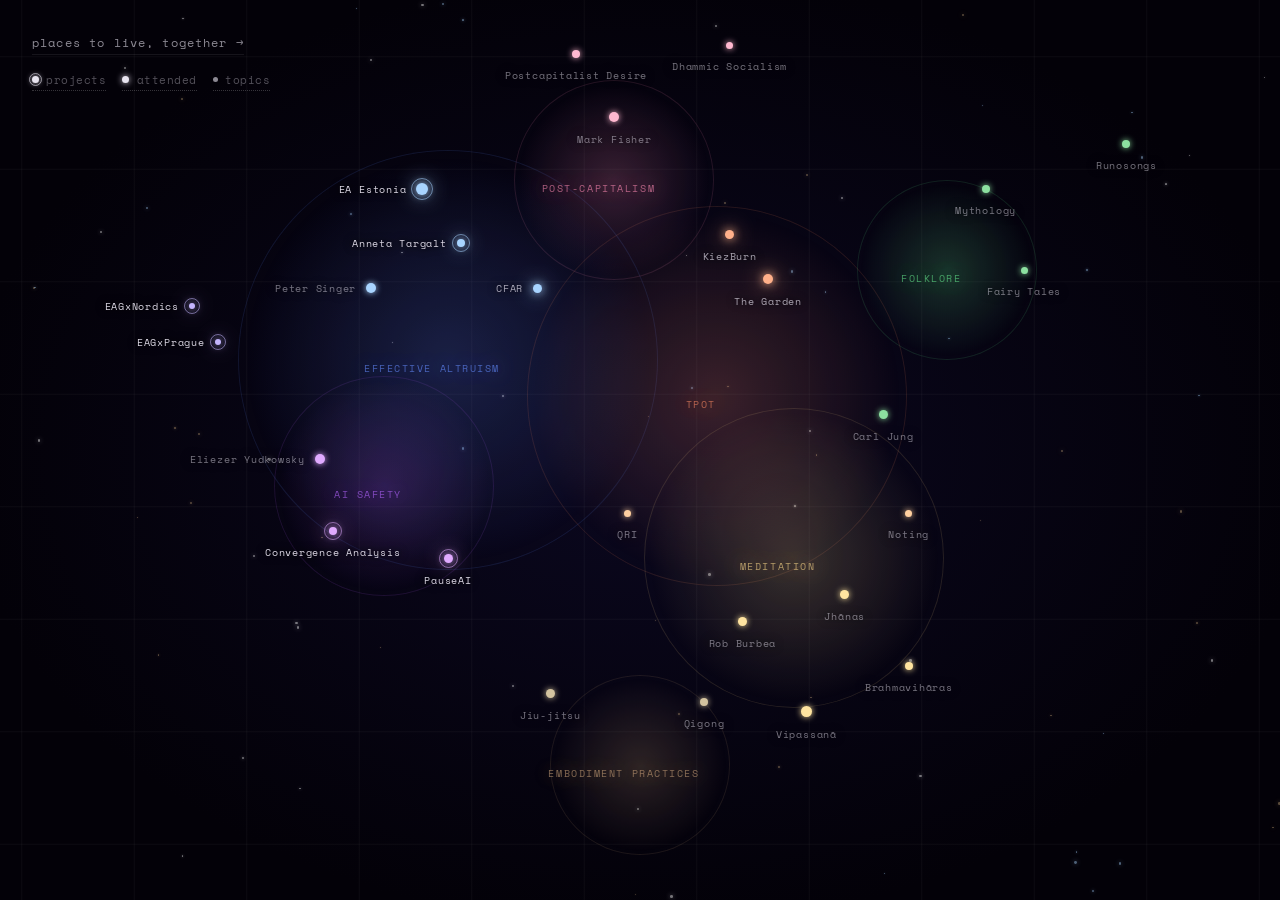
==== commit 2af78b74: "Universe: projects, attended and topics - each star has a kind; projects show my role in the panel a" ====
--- a/index.html
+++ b/index.html
@@ -33,6 +33,11 @@
     <!-- Way to the co-living map -->
     <nav class="site-nav">
         <a href="coliving/">places to live, together →</a>
+        <div class="star-key" aria-label="Kinds of stars">
+            <button type="button" data-kind="project" aria-pressed="false"><span class="key-dot key-project"></span>projects</button>
+            <button type="button" data-kind="attended" aria-pressed="false"><span class="key-dot key-attended"></span>attended</button>
+            <button type="button" data-kind="topic" aria-pressed="false"><span class="key-dot key-topic"></span>topics</button>
+        </div>
     </nav>
 
     <!-- Curiosity toggle -->
--- a/styles.css
+++ b/styles.css
@@ -514,6 +514,78 @@
 }
 
 /* ═══════════════════════════════════════════════════════════════
+   Kinds of stars — projects, attended, topics
+   ═══════════════════════════════════════════════════════════════ */
+
+/* Projects: a permanent ring and brighter label */
+.star.kind-project .star-core.clickable {
+    outline: 1px solid color-mix(in srgb, var(--star-color) 55%, transparent);
+    outline-offset: 4px;
+}
+.star.kind-project .star-core.clickable + .star-label {
+    opacity: 0.95;
+    color: var(--text);
+}
+
+/* Topics: quieter glow and label */
+.star.kind-topic .star-core.clickable {
+    box-shadow: 0 0 6px var(--star-color, var(--star-white));
+}
+.star.kind-topic .star-core.clickable + .star-label {
+    opacity: 0.5;
+}
+.star.kind-topic .star-core.clickable:hover + .star-label {
+    opacity: 1;
+}
+
+/* Focusing on one kind dims the rest */
+body[data-focus="project"] .star.regular-star:not(.kind-project),
+body[data-focus="attended"] .star.regular-star:not(.kind-attended),
+body[data-focus="topic"] .star.regular-star:not(.kind-topic) {
+    opacity: 0.12;
+}
+body[data-focus="project"] .gas-cloud,
+body[data-focus="attended"] .gas-cloud,
+body[data-focus="topic"] .gas-cloud {
+    opacity: 0.45;
+}
+
+/* The key, under the nav link */
+.star-key {
+    display: flex;
+    gap: 1rem;
+    margin-top: 1.1rem;
+}
+
+.star-key button {
+    display: inline-flex;
+    align-items: center;
+    gap: 0.45rem;
+    padding: 0.15rem 0;
+    font-family: var(--font-mono);
+    font-size: 0.66rem;
+    letter-spacing: 0.05em;
+    color: var(--text-faint);
+    background: none;
+    border: none;
+    border-bottom: 1px dotted rgba(255, 255, 255, 0.2);
+    cursor: pointer;
+    transition: color var(--transition-fast), border-color var(--transition-fast);
+}
+.star-key button:hover { color: var(--text); border-bottom-color: var(--text); }
+.star-key button[aria-pressed="true"] { color: var(--text); border-bottom: 1px solid var(--text); }
+
+.key-dot {
+    width: 7px;
+    height: 7px;
+    border-radius: 50%;
+    background: var(--text);
+    box-shadow: 0 0 6px var(--text);
+}
+.key-project { outline: 1px solid var(--text-dim); outline-offset: 2px; }
+.key-topic { width: 5px; height: 5px; opacity: 0.6; box-shadow: none; }
+
+/* ═══════════════════════════════════════════════════════════════
    Earth — Where I'll Be (a planet, not a star)
    ═══════════════════════════════════════════════════════════════ */
 
@@ -1123,7 +1195,11 @@
 }
 
 .falling-text.translated {
-    color: rgba(200, 215, 240, 0.85);
+    font-style: normal;
+    font-size: 1.25rem;
+    line-height: 1.75;
+    letter-spacing: 0.01em;
+    color: var(--text);
 }
 
 .falling-translate-btn {
